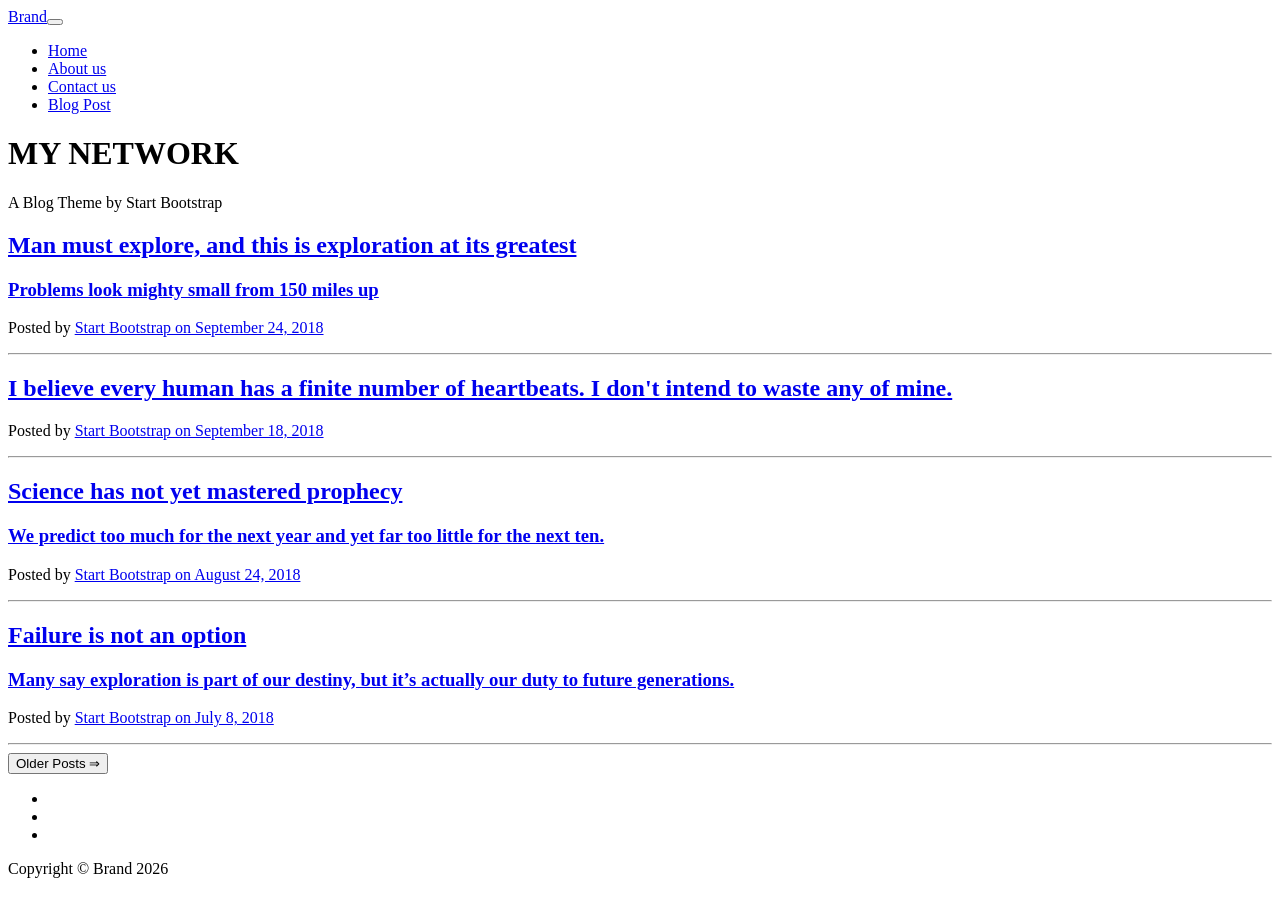
==== index.html @ c9eb159b "Add files via upload" ====
<!DOCTYPE html>
<html data-bs-theme="light" lang="en">

<head>
    <meta charset="utf-8">
    <meta name="viewport" content="width=device-width, initial-scale=1.0, shrink-to-fit=no">
    <title>Home - Brand</title>
    <link rel="stylesheet" href="assets/bootstrap/css/bootstrap.min.css">
    <link rel="stylesheet" href="https://fonts.googleapis.com/css?family=Open+Sans:300italic,400italic,600italic,700italic,800italic,400,300,600,700,800&amp;display=swap">
    <link rel="stylesheet" href="https://fonts.googleapis.com/css?family=Lora:400,700,400italic,700italic&amp;display=swap">
    <link rel="stylesheet" href="assets/fonts/font-awesome.min.css">
</head>

<body>
    <nav class="navbar navbar-expand-lg fixed-top" id="mainNav">
        <div class="container"><a class="navbar-brand" href="index.html">Brand</a><button class="navbar-toggler" data-bs-toggle="collapse" data-bs-target="#navbarResponsive" aria-controls="navbarResponsive" aria-expanded="false" aria-label="Toggle navigation"><i class="fa fa-bars"></i></button>
            <div class="collapse navbar-collapse" id="navbarResponsive">
                <ul class="navbar-nav ms-auto">
                    <li class="nav-item"><a class="nav-link" href="/index.html">Home</a></li>
                    <li class="nav-item"><a class="nav-link" href="/about.html">About us</a></li>
                    <li class="nav-item"><a class="nav-link" href="/contact.html">Contact us</a></li>
                    <li class="nav-item"><a class="nav-link" href="/post.html">Blog Post</a></li>
                </ul>
            </div>
        </div>
    </nav>
    <header class="masthead" style="background-image:url('assets/img/home-bg.jpg');">
        <div class="overlay"></div>
        <div class="container">
            <div class="row">
                <div class="col-md-10 col-lg-8 position-relative mx-auto">
                    <div class="site-heading">
                        <h1>MY NETWORK</h1><span class="subheading">A Blog Theme by Start Bootstrap</span>
                    </div>
                </div>
            </div>
        </div>
    </header>
    <div class="container">
        <div class="row">
            <div class="col-md-10 col-lg-8">
                <div class="post-preview"><a href="#">
                        <h2 class="post-title">Man must explore, and this is exploration at its greatest</h2>
                        <h3 class="post-subtitle">Problems look mighty small from 150 miles up</h3>
                    </a>
                    <p class="post-meta">Posted by&nbsp;<a href="#">Start Bootstrap on September 24, 2018</a></p>
                </div>
                <hr>
                <div class="post-preview"><a href="#">
                        <h2 class="post-title">I believe every human has a finite number of heartbeats. I don't intend to waste any of mine.</h2>
                    </a>
                    <p class="post-meta">Posted by&nbsp;<a href="#">Start Bootstrap on September 18, 2018</a></p>
                </div>
                <hr>
                <div class="post-preview"><a href="#">
                        <h2 class="post-title"> Science has not yet mastered prophecy</h2>
                        <h3 class="post-subtitle">We predict too much for the next year and yet far too little for the next ten.</h3>
                    </a>
                    <p class="post-meta">Posted by&nbsp;<a href="#">Start Bootstrap on August 24, 2018</a></p>
                </div>
                <hr>
                <div class="post-preview"><a href="#">
                        <h2 class="post-title">Failure is not an option</h2>
                        <h3 class="post-subtitle">Many say exploration is part of our destiny, but it’s actually our duty to future generations.</h3>
                    </a>
                    <p class="post-meta">Posted by&nbsp;<a href="#">Start Bootstrap on July 8, 2018</a></p>
                </div>
                <hr>
                <div class="clearfix"><button class="btn btn-primary float-end" type="button">Older Posts&nbsp;⇒</button></div>
            </div>
        </div>
    </div>
    <footer>
        <div class="container">
            <div class="row">
                <div class="col-md-10 col-lg-8 mx-auto">
                    <ul class="list-inline text-center">
                        <li class="list-inline-item"><span class="fa-stack fa-lg"><i class="fa fa-circle fa-stack-2x"></i><i class="fa fa-twitter fa-stack-1x fa-inverse"></i></span></li>
                        <li class="list-inline-item"><span class="fa-stack fa-lg"><i class="fa fa-circle fa-stack-2x"></i><i class="fa fa-facebook fa-stack-1x fa-inverse"></i></span></li>
                        <li class="list-inline-item"><span class="fa-stack fa-lg"><i class="fa fa-circle fa-stack-2x"></i><i class="fa fa-github fa-stack-1x fa-inverse"></i></span></li>
                    </ul>
                    <p class="text-muted copyright">Copyright&nbsp;©&nbsp;Brand 2026</p>
                </div>
            </div>
        </div>
    </footer>
    <script src="assets/bootstrap/js/bootstrap.min.js"></script>
    <script src="assets/js/clean-blog.js"></script>
</body>

</html>
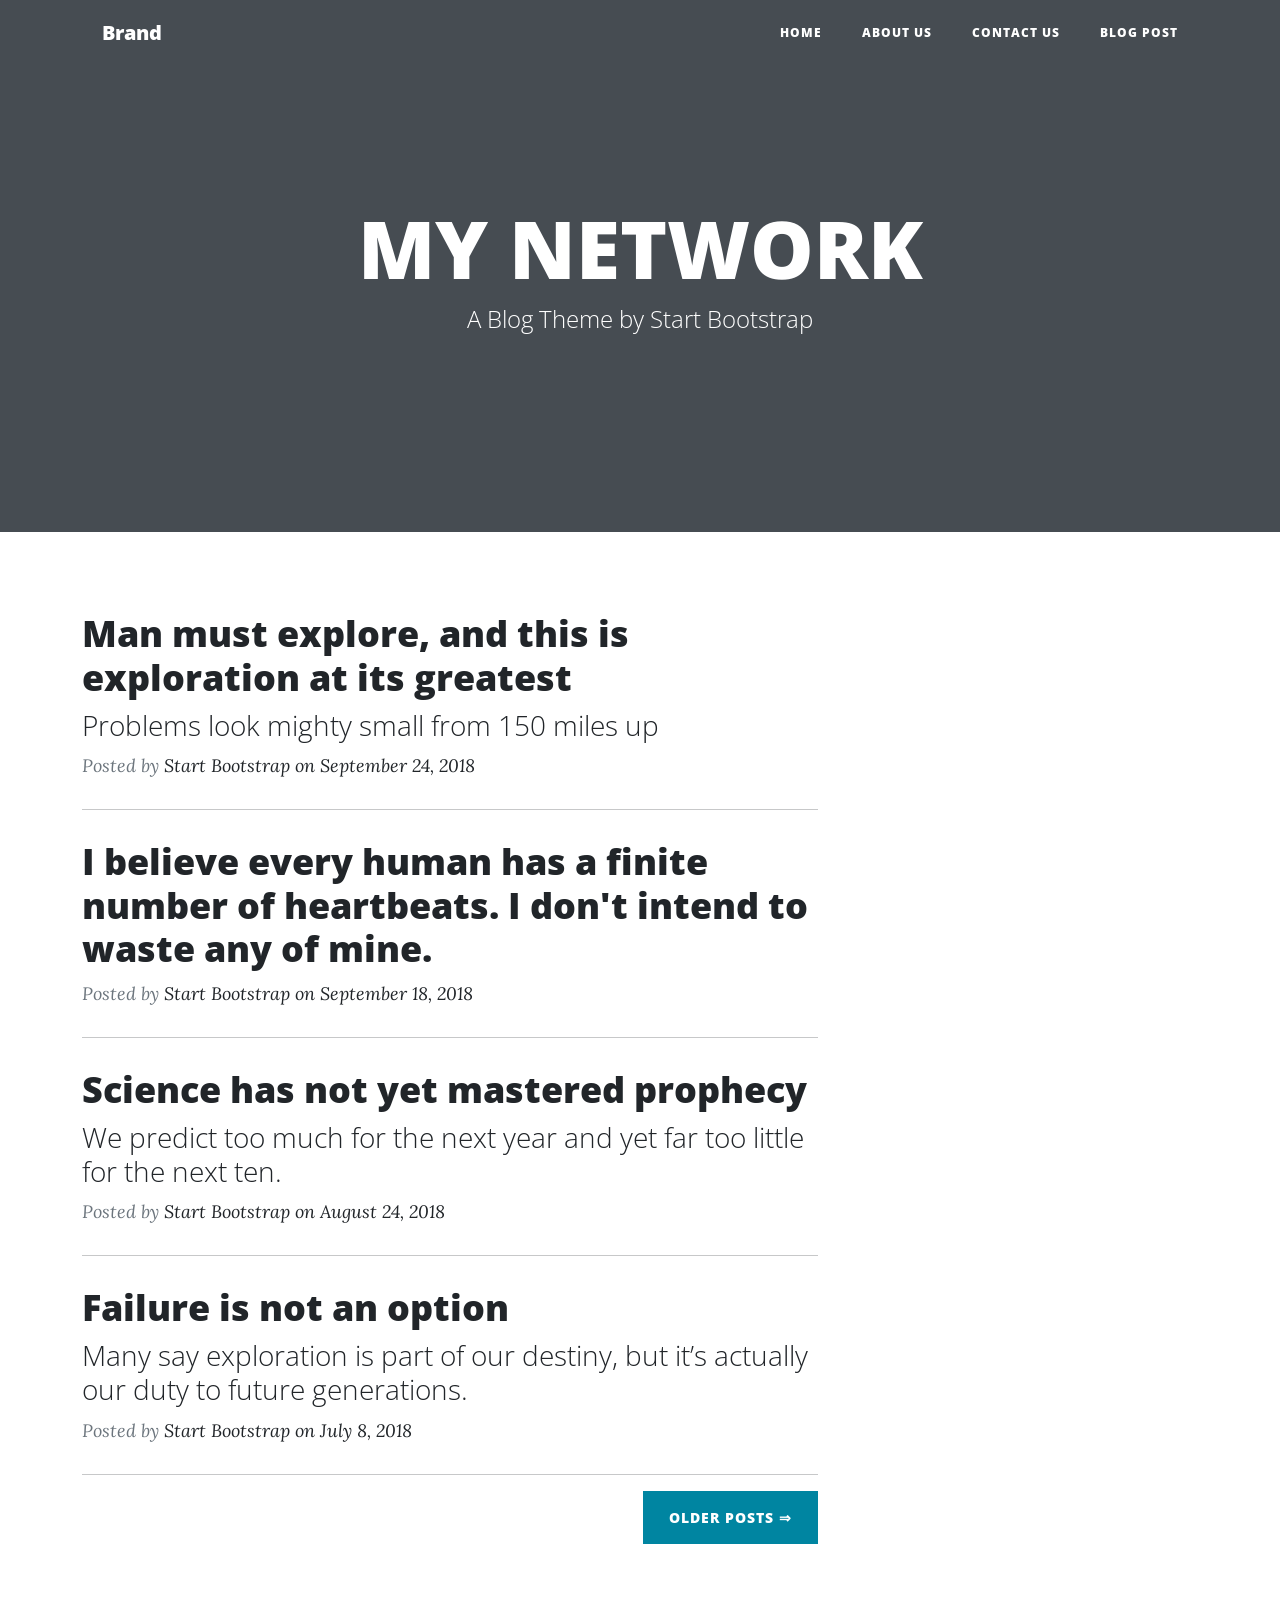
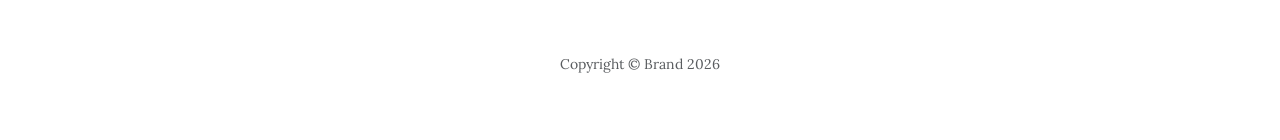
==== commit 911c745d: "Update index.html" ====
--- a/index.html
+++ b/index.html
@@ -9,6 +9,7 @@
     <link rel="stylesheet" href="https://fonts.googleapis.com/css?family=Open+Sans:300italic,400italic,600italic,700italic,800italic,400,300,600,700,800&amp;display=swap">
     <link rel="stylesheet" href="https://fonts.googleapis.com/css?family=Lora:400,700,400italic,700italic&amp;display=swap">
     <link rel="stylesheet" href="assets/fonts/font-awesome.min.css">
+    <link rel="icon" type="image/png" href="assets/img/favicon.png">
 </head>
 
 <body>
@@ -88,4 +89,4 @@
     <script src="assets/js/clean-blog.js"></script>
 </body>
 
-</html>+</html>
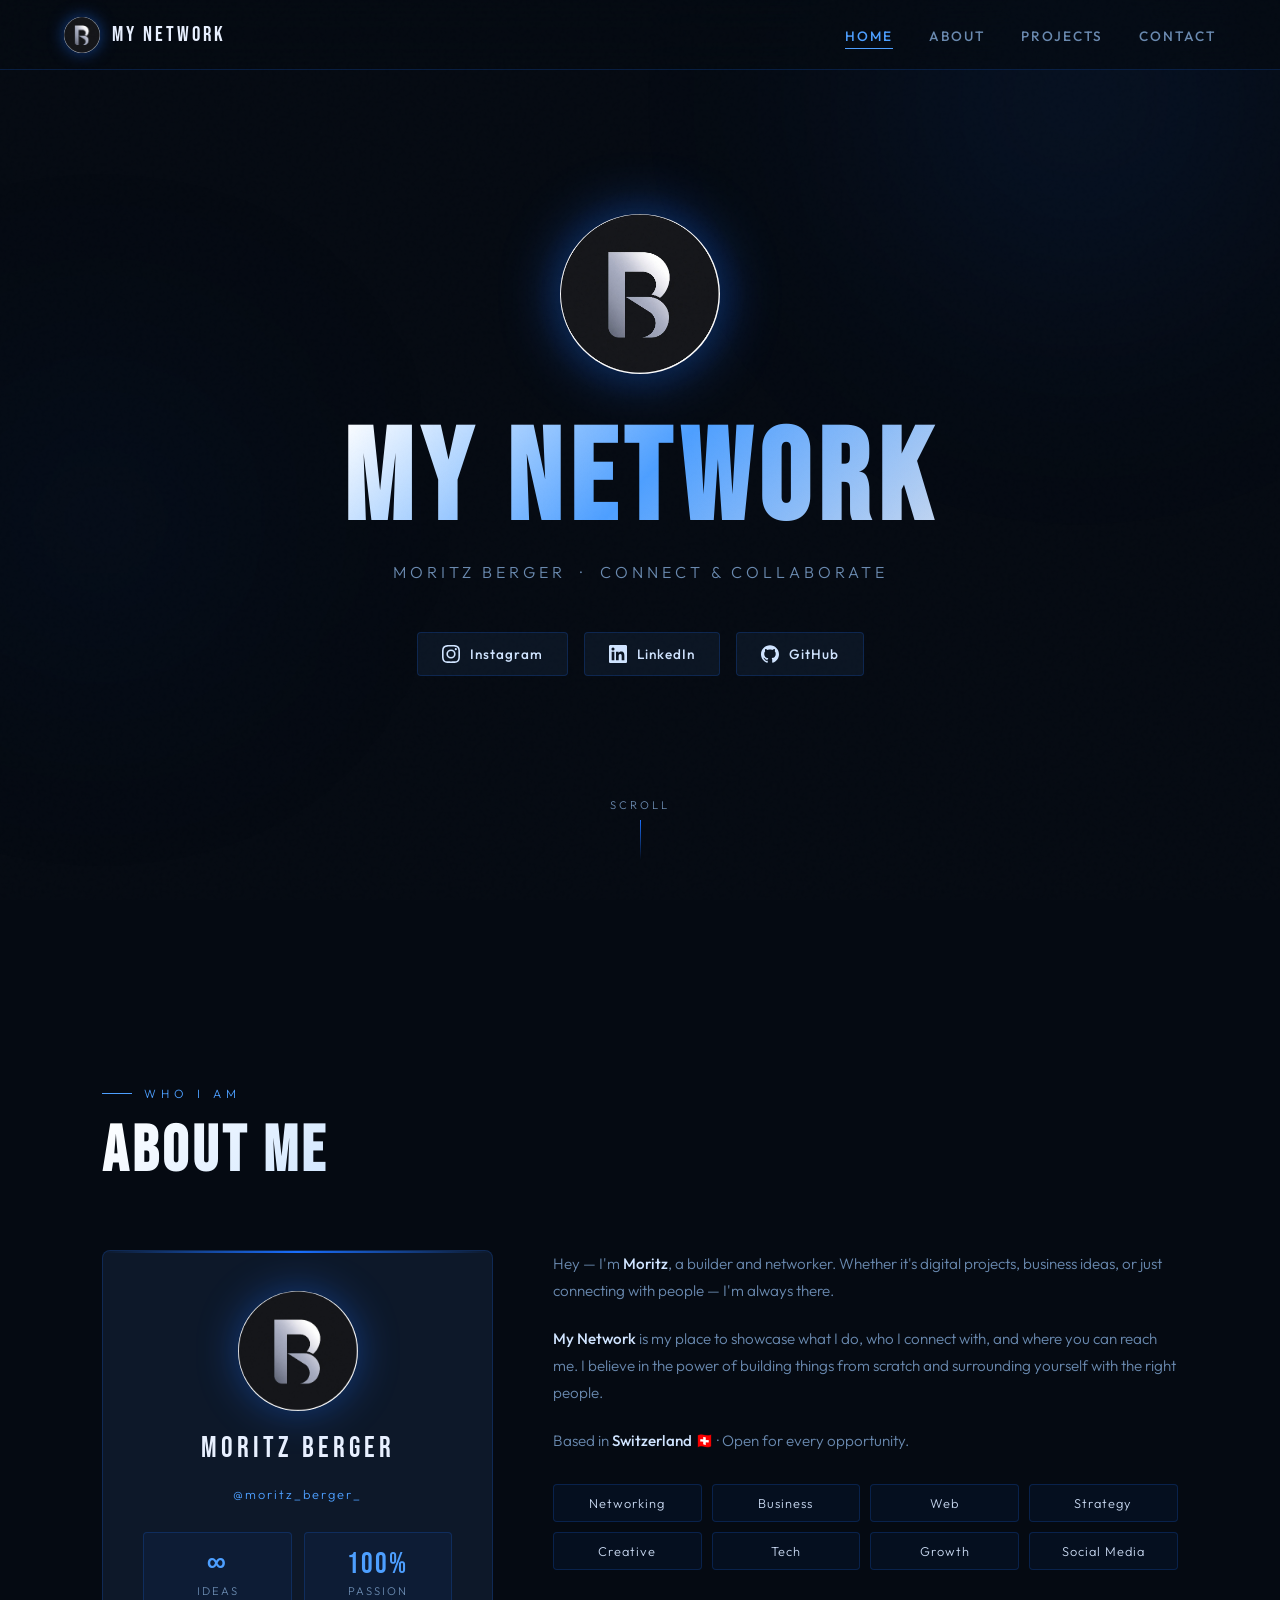
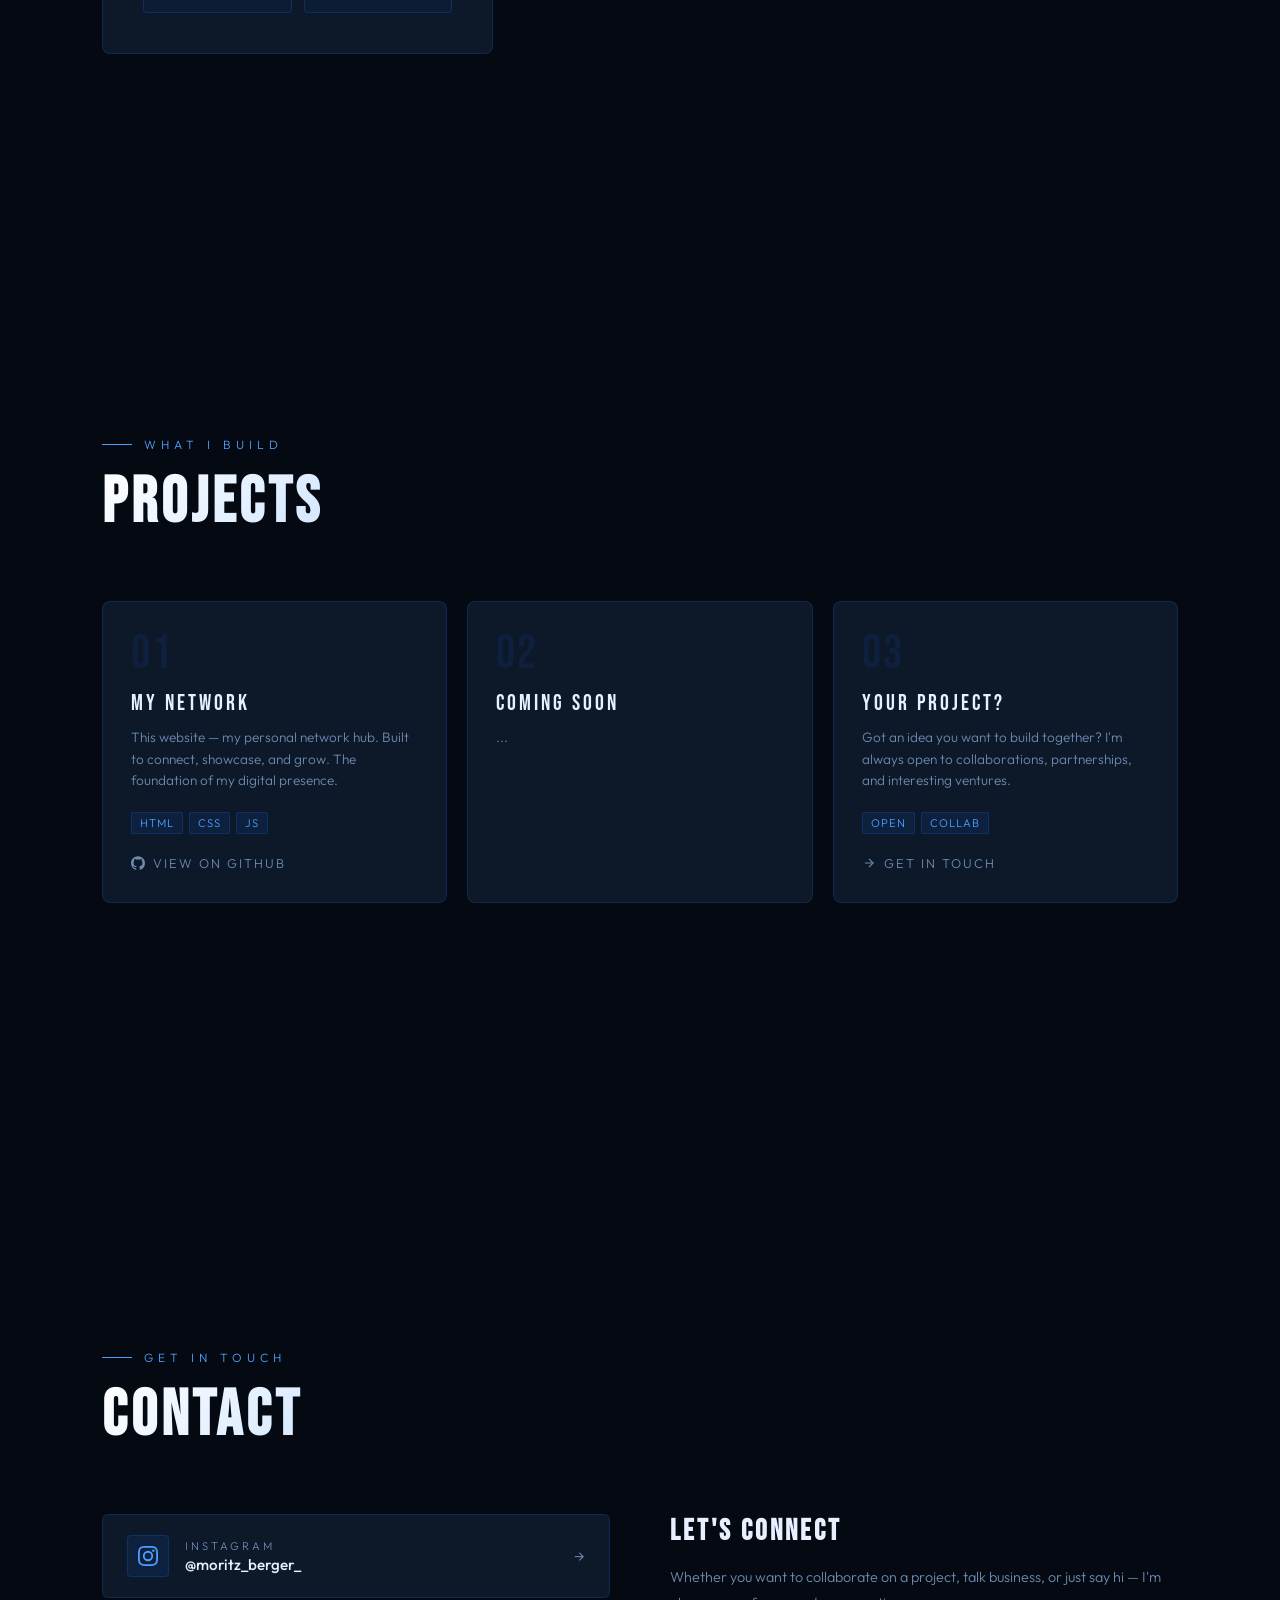
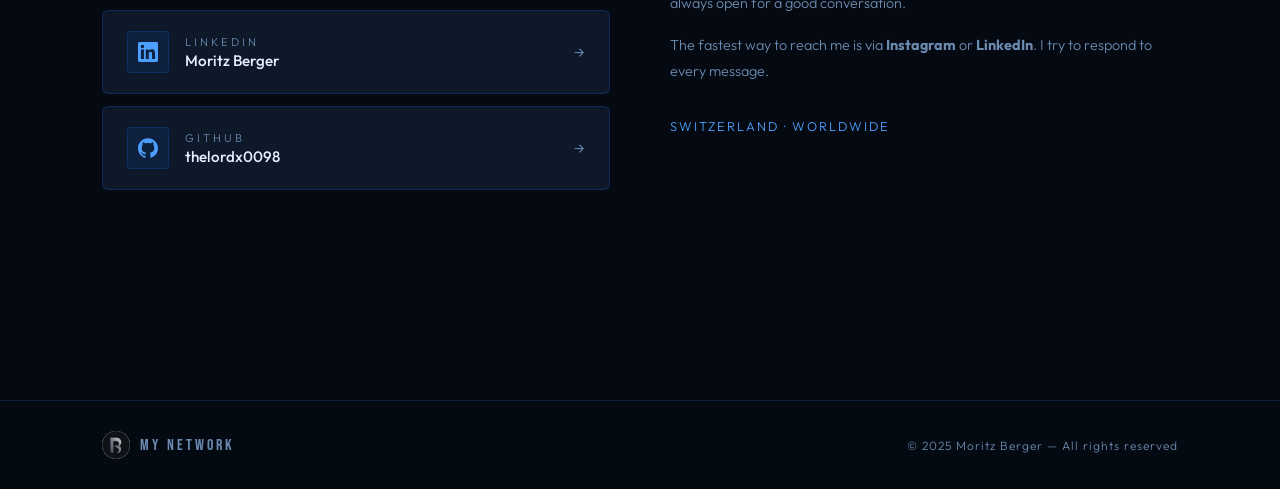
==== commit 18ef2dca: "Add files via upload" ====
--- a/index.html
+++ b/index.html
@@ -1,92 +1,243 @@
 <!DOCTYPE html>
-<html data-bs-theme="light" lang="en">
-
+<html lang="en">
 <head>
-    <meta charset="utf-8">
-    <meta name="viewport" content="width=device-width, initial-scale=1.0, shrink-to-fit=no">
-    <title>Home - Brand</title>
-    <link rel="stylesheet" href="assets/bootstrap/css/bootstrap.min.css">
-    <link rel="stylesheet" href="https://fonts.googleapis.com/css?family=Open+Sans:300italic,400italic,600italic,700italic,800italic,400,300,600,700,800&amp;display=swap">
-    <link rel="stylesheet" href="https://fonts.googleapis.com/css?family=Lora:400,700,400italic,700italic&amp;display=swap">
-    <link rel="stylesheet" href="assets/fonts/font-awesome.min.css">
-    <link rel="icon" type="image/png" href="assets/img/favicon.png">
+  <meta charset="UTF-8" />
+  <meta name="viewport" content="width=device-width, initial-scale=1.0" />
+  <title>My Network — Moritz Berger</title>
+  <meta name="description" content="Moritz Berger — My Network. Connect, collaborate, and explore." />
+  <link rel="stylesheet" href="css/style.css" />
+  <link rel="icon" type="image/png" href="images/logo.png" />
 </head>
-
 <body>
-    <nav class="navbar navbar-expand-lg fixed-top" id="mainNav">
-        <div class="container"><a class="navbar-brand" href="index.html">Brand</a><button class="navbar-toggler" data-bs-toggle="collapse" data-bs-target="#navbarResponsive" aria-controls="navbarResponsive" aria-expanded="false" aria-label="Toggle navigation"><i class="fa fa-bars"></i></button>
-            <div class="collapse navbar-collapse" id="navbarResponsive">
-                <ul class="navbar-nav ms-auto">
-                    <li class="nav-item"><a class="nav-link" href="/index.html">Home</a></li>
-                    <li class="nav-item"><a class="nav-link" href="/about.html">About us</a></li>
-                    <li class="nav-item"><a class="nav-link" href="/contact.html">Contact us</a></li>
-                    <li class="nav-item"><a class="nav-link" href="/post.html">Blog Post</a></li>
-                </ul>
-            </div>
-        </div>
-    </nav>
-    <header class="masthead" style="background-image:url('assets/img/home-bg.jpg');">
-        <div class="overlay"></div>
-        <div class="container">
-            <div class="row">
-                <div class="col-md-10 col-lg-8 position-relative mx-auto">
-                    <div class="site-heading">
-                        <h1>MY NETWORK</h1><span class="subheading">A Blog Theme by Start Bootstrap</span>
-                    </div>
-                </div>
-            </div>
-        </div>
-    </header>
-    <div class="container">
-        <div class="row">
-            <div class="col-md-10 col-lg-8">
-                <div class="post-preview"><a href="#">
-                        <h2 class="post-title">Man must explore, and this is exploration at its greatest</h2>
-                        <h3 class="post-subtitle">Problems look mighty small from 150 miles up</h3>
-                    </a>
-                    <p class="post-meta">Posted by&nbsp;<a href="#">Start Bootstrap on September 24, 2018</a></p>
-                </div>
-                <hr>
-                <div class="post-preview"><a href="#">
-                        <h2 class="post-title">I believe every human has a finite number of heartbeats. I don't intend to waste any of mine.</h2>
-                    </a>
-                    <p class="post-meta">Posted by&nbsp;<a href="#">Start Bootstrap on September 18, 2018</a></p>
-                </div>
-                <hr>
-                <div class="post-preview"><a href="#">
-                        <h2 class="post-title"> Science has not yet mastered prophecy</h2>
-                        <h3 class="post-subtitle">We predict too much for the next year and yet far too little for the next ten.</h3>
-                    </a>
-                    <p class="post-meta">Posted by&nbsp;<a href="#">Start Bootstrap on August 24, 2018</a></p>
-                </div>
-                <hr>
-                <div class="post-preview"><a href="#">
-                        <h2 class="post-title">Failure is not an option</h2>
-                        <h3 class="post-subtitle">Many say exploration is part of our destiny, but it’s actually our duty to future generations.</h3>
-                    </a>
-                    <p class="post-meta">Posted by&nbsp;<a href="#">Start Bootstrap on July 8, 2018</a></p>
-                </div>
-                <hr>
-                <div class="clearfix"><button class="btn btn-primary float-end" type="button">Older Posts&nbsp;⇒</button></div>
-            </div>
-        </div>
-    </div>
-    <footer>
-        <div class="container">
-            <div class="row">
-                <div class="col-md-10 col-lg-8 mx-auto">
-                    <ul class="list-inline text-center">
-                        <li class="list-inline-item"><span class="fa-stack fa-lg"><i class="fa fa-circle fa-stack-2x"></i><i class="fa fa-twitter fa-stack-1x fa-inverse"></i></span></li>
-                        <li class="list-inline-item"><span class="fa-stack fa-lg"><i class="fa fa-circle fa-stack-2x"></i><i class="fa fa-facebook fa-stack-1x fa-inverse"></i></span></li>
-                        <li class="list-inline-item"><span class="fa-stack fa-lg"><i class="fa fa-circle fa-stack-2x"></i><i class="fa fa-github fa-stack-1x fa-inverse"></i></span></li>
-                    </ul>
-                    <p class="text-muted copyright">Copyright&nbsp;©&nbsp;Brand 2026</p>
-                </div>
-            </div>
-        </div>
-    </footer>
-    <script src="assets/bootstrap/js/bootstrap.min.js"></script>
-    <script src="assets/js/clean-blog.js"></script>
+
+<!-- AMBIENT GLOWS -->
+<div class="bg-glow bg-glow-1"></div>
+<div class="bg-glow bg-glow-2"></div>
+
+<!-- NAV -->
+<nav>
+  <a class="nav-logo" href="#home">
+    <img src="images/logo.png" alt="Logo" />
+    <span>MY NETWORK</span>
+  </a>
+  <ul class="nav-links">
+    <li><a href="#home" class="active">Home</a></li>
+    <li><a href="#about">About</a></li>
+    <li><a href="#projects">Projects</a></li>
+    <li><a href="#contact">Contact</a></li>
+  </ul>
+  <div class="nav-burger" aria-label="Menu">
+    <span></span><span></span><span></span>
+  </div>
+</nav>
+
+<!-- ===== HOME ===== -->
+<section class="page-section" id="home">
+  <div class="home-logo-wrap">
+    <img src="images/logo.png" alt="My Network Logo" class="home-logo" />
+  </div>
+
+  <h1 class="home-title">MY NETWORK</h1>
+  <p class="home-sub">Moritz Berger &nbsp;·&nbsp; Connect &amp; Collaborate</p>
+
+  <div class="home-socials">
+    <a href="https://www.instagram.com/moritz_berger_" target="_blank" rel="noopener" class="social-btn">
+      <!-- Instagram -->
+      <svg viewBox="0 0 24 24" xmlns="http://www.w3.org/2000/svg"><path d="M12 2.163c3.204 0 3.584.012 4.85.07 3.252.148 4.771 1.691 4.919 4.919.058 1.265.069 1.645.069 4.849 0 3.205-.012 3.584-.069 4.849-.149 3.225-1.664 4.771-4.919 4.919-1.266.058-1.644.07-4.85.07-3.204 0-3.584-.012-4.849-.07-3.26-.149-4.771-1.699-4.919-4.92-.058-1.265-.07-1.644-.07-4.849 0-3.204.013-3.583.07-4.849.149-3.227 1.664-4.771 4.919-4.919 1.266-.057 1.645-.069 4.849-.069zM12 0C8.741 0 8.333.014 7.053.072 2.695.272.273 2.69.073 7.052.014 8.333 0 8.741 0 12c0 3.259.014 3.668.072 4.948.2 4.358 2.618 6.78 6.98 6.98C8.333 23.986 8.741 24 12 24c3.259 0 3.668-.014 4.948-.072 4.354-.2 6.782-2.618 6.979-6.98.059-1.28.073-1.689.073-4.948 0-3.259-.014-3.667-.072-4.947-.196-4.354-2.617-6.78-6.979-6.98C15.668.014 15.259 0 12 0zm0 5.838a6.162 6.162 0 100 12.324 6.162 6.162 0 000-12.324zM12 16a4 4 0 110-8 4 4 0 010 8zm6.406-11.845a1.44 1.44 0 100 2.881 1.44 1.44 0 000-2.881z"/></svg>
+      Instagram
+    </a>
+    <a href="https://www.linkedin.com/in/moritz-undefined-700ab6412" target="_blank" rel="noopener" class="social-btn">
+      <!-- LinkedIn -->
+      <svg viewBox="0 0 24 24" xmlns="http://www.w3.org/2000/svg"><path d="M20.447 20.452h-3.554v-5.569c0-1.328-.027-3.037-1.852-3.037-1.853 0-2.136 1.445-2.136 2.939v5.667H9.351V9h3.414v1.561h.046c.477-.9 1.637-1.85 3.37-1.85 3.601 0 4.267 2.37 4.267 5.455v6.286zM5.337 7.433a2.062 2.062 0 01-2.063-2.065 2.064 2.064 0 112.063 2.065zm1.782 13.019H3.555V9h3.564v11.452zM22.225 0H1.771C.792 0 0 .774 0 1.729v20.542C0 23.227.792 24 1.771 24h20.451C23.2 24 24 23.227 24 22.271V1.729C24 .774 23.2 0 22.222 0h.003z"/></svg>
+      LinkedIn
+    </a>
+    <a href="https://github.com/thelordx0098" target="_blank" rel="noopener" class="social-btn">
+      <!-- GitHub -->
+      <svg viewBox="0 0 24 24" xmlns="http://www.w3.org/2000/svg"><path d="M12 .297c-6.63 0-12 5.373-12 12 0 5.303 3.438 9.8 8.205 11.385.6.113.82-.258.82-.577 0-.285-.01-1.04-.015-2.04-3.338.724-4.042-1.61-4.042-1.61C4.422 18.07 3.633 17.7 3.633 17.7c-1.087-.744.084-.729.084-.729 1.205.084 1.838 1.236 1.838 1.236 1.07 1.835 2.809 1.305 3.495.998.108-.776.417-1.305.76-1.605-2.665-.3-5.466-1.332-5.466-5.93 0-1.31.465-2.38 1.235-3.22-.135-.303-.54-1.523.105-3.176 0 0 1.005-.322 3.3 1.23.96-.267 1.98-.399 3-.405 1.02.006 2.04.138 3 .405 2.28-1.552 3.285-1.23 3.285-1.23.645 1.653.24 2.873.12 3.176.765.84 1.23 1.91 1.23 3.22 0 4.61-2.805 5.625-5.475 5.92.42.36.81 1.096.81 2.22 0 1.606-.015 2.896-.015 3.286 0 .315.21.69.825.57C20.565 22.092 24 17.592 24 12.297c0-6.627-5.373-12-12-12"/></svg>
+      GitHub
+    </a>
+  </div>
+
+  <div class="scroll-hint">Scroll</div>
+</section>
+
+<!-- ===== ABOUT ===== -->
+<section class="page-section" id="about">
+  <div class="section-header reveal">
+    <div class="section-label">Who I Am</div>
+    <h2 class="section-title">ABOUT ME</h2>
+  </div>
+
+  <div class="about-grid">
+    <div class="about-visual reveal">
+      <div class="about-logo-card">
+        <img src="images/logo.png" alt="Moritz Berger" />
+        <div class="about-name">MORITZ BERGER</div>
+        <div class="about-handle">@moritz_berger_</div>
+        <div class="about-stats">
+          <div class="stat-box">
+            <div class="stat-num">∞</div>
+            <div class="stat-label">Ideas</div>
+          </div>
+          <div class="stat-box">
+            <div class="stat-num">100%</div>
+            <div class="stat-label">Passion</div>
+          </div>
+        </div>
+      </div>
+    </div>
+
+    <div class="about-content">
+      <p class="reveal reveal-delay-1">
+        Hey — I'm <strong>Moritz</strong>, a builder and networker.
+        Whether it's digital projects, business ideas, or just connecting with people —
+        I'm always there.
+      </p>
+      <p class="reveal reveal-delay-2">
+        <strong>My Network</strong> is my place to showcase what I do,
+        who I connect with, and where you can reach me. I believe in the power of
+        building things from scratch and surrounding yourself with the right people.
+      </p>
+      <p class="reveal reveal-delay-3">
+        Based in <strong>Switzerland 🇨🇭</strong> · Open for every opportunity.
+      </p>
+
+      <div class="skills-grid reveal reveal-delay-4">
+        <div class="skill-tag">Networking</div>
+        <div class="skill-tag">Business</div>
+        <div class="skill-tag">Web</div>
+        <div class="skill-tag">Strategy</div>
+        <div class="skill-tag">Creative</div>
+        <div class="skill-tag">Tech</div>
+        <div class="skill-tag">Growth</div>
+        <div class="skill-tag">Social Media</div>
+      </div>
+    </div>
+  </div>
+</section>
+
+<!-- ===== PROJECTS ===== -->
+<section class="page-section" id="projects">
+  <div class="section-header reveal">
+    <div class="section-label">What I Build</div>
+    <h2 class="section-title">PROJECTS</h2>
+  </div>
+
+  <div class="projects-grid">
+    <div class="project-card reveal reveal-delay-1">
+      <div class="project-num">01</div>
+      <div class="project-title">MY NETWORK</div>
+      <p class="project-desc">
+        This website — my personal network hub. Built to connect, showcase, and grow.
+        The foundation of my digital presence.
+      </p>
+      <div class="project-tags">
+        <span class="project-tag">HTML</span>
+        <span class="project-tag">CSS</span>
+        <span class="project-tag">JS</span>
+      </div>
+      <a href="https://github.com/thelordx0098" target="_blank" rel="noopener" class="project-link">
+        <svg viewBox="0 0 24 24" fill="currentColor"><path d="M12 .297c-6.63 0-12 5.373-12 12 0 5.303 3.438 9.8 8.205 11.385.6.113.82-.258.82-.577 0-.285-.01-1.04-.015-2.04-3.338.724-4.042-1.61-4.042-1.61C4.422 18.07 3.633 17.7 3.633 17.7c-1.087-.744.084-.729.084-.729 1.205.084 1.838 1.236 1.838 1.236 1.07 1.835 2.809 1.305 3.495.998.108-.776.417-1.305.76-1.605-2.665-.3-5.466-1.332-5.466-5.93 0-1.31.465-2.38 1.235-3.22-.135-.303-.54-1.523.105-3.176 0 0 1.005-.322 3.3 1.23.96-.267 1.98-.399 3-.405 1.02.006 2.04.138 3 .405 2.28-1.552 3.285-1.23 3.285-1.23.645 1.653.24 2.873.12 3.176.765.84 1.23 1.91 1.23 3.22 0 4.61-2.805 5.625-5.475 5.92.42.36.81 1.096.81 2.22 0 1.606-.015 2.896-.015 3.286 0 .315.21.69.825.57C20.565 22.092 24 17.592 24 12.297c0-6.627-5.373-12-12-12"/></svg>
+        View on GitHub
+      </a>
+    </div>
+
+    <div class="project-card reveal reveal-delay-2">
+      <div class="project-num">02</div>
+      <div class="project-title">COMING SOON</div>
+      <p class="project-desc">
+        ...
+      </p>
+    </div>
+
+    <div class="project-card reveal reveal-delay-3">
+      <div class="project-num">03</div>
+      <div class="project-title">YOUR PROJECT?</div>
+      <p class="project-desc">
+        Got an idea you want to build together? I'm always open to collaborations,
+        partnerships, and interesting ventures.
+      </p>
+      <div class="project-tags">
+        <span class="project-tag">Open</span>
+        <span class="project-tag">Collab</span>
+      </div>
+      <a href="#contact" class="project-link">
+        <svg viewBox="0 0 24 24" fill="none" stroke="currentColor" stroke-width="2"><line x1="5" y1="12" x2="19" y2="12"/><polyline points="12,5 19,12 12,19"/></svg>
+        Get in Touch
+      </a>
+    </div>
+  </div>
+</section>
+
+<!-- ===== CONTACT ===== -->
+<section class="page-section" id="contact">
+  <div class="section-header reveal">
+    <div class="section-label">Get In Touch</div>
+    <h2 class="section-title">CONTACT</h2>
+  </div>
+
+  <div class="contact-grid">
+    <div class="contact-links">
+      <a href="https://www.instagram.com/moritz_berger_" target="_blank" rel="noopener" class="contact-item reveal reveal-delay-1">
+        <div class="contact-icon">
+          <svg viewBox="0 0 24 24"><path d="M12 2.163c3.204 0 3.584.012 4.85.07 3.252.148 4.771 1.691 4.919 4.919.058 1.265.069 1.645.069 4.849 0 3.205-.012 3.584-.069 4.849-.149 3.225-1.664 4.771-4.919 4.919-1.266.058-1.644.07-4.85.07-3.204 0-3.584-.012-4.849-.07-3.26-.149-4.771-1.699-4.919-4.92-.058-1.265-.07-1.644-.07-4.849 0-3.204.013-3.583.07-4.849.149-3.227 1.664-4.771 4.919-4.919 1.266-.057 1.645-.069 4.849-.069zM12 0C8.741 0 8.333.014 7.053.072 2.695.272.273 2.69.073 7.052.014 8.333 0 8.741 0 12c0 3.259.014 3.668.072 4.948.2 4.358 2.618 6.78 6.98 6.98C8.333 23.986 8.741 24 12 24c3.259 0 3.668-.014 4.948-.072 4.354-.2 6.782-2.618 6.979-6.98.059-1.28.073-1.689.073-4.948 0-3.259-.014-3.667-.072-4.947-.196-4.354-2.617-6.78-6.979-6.98C15.668.014 15.259 0 12 0zm0 5.838a6.162 6.162 0 100 12.324 6.162 6.162 0 000-12.324zM12 16a4 4 0 110-8 4 4 0 010 8zm6.406-11.845a1.44 1.44 0 100 2.881 1.44 1.44 0 000-2.881z"/></svg>
+        </div>
+        <div class="contact-info">
+          <div class="contact-platform">Instagram</div>
+          <div class="contact-handle">@moritz_berger_</div>
+        </div>
+        <div class="contact-arrow">→</div>
+      </a>
+
+      <a href="https://www.linkedin.com/in/moritz-undefined-700ab6412" target="_blank" rel="noopener" class="contact-item reveal reveal-delay-2">
+        <div class="contact-icon">
+          <svg viewBox="0 0 24 24"><path d="M20.447 20.452h-3.554v-5.569c0-1.328-.027-3.037-1.852-3.037-1.853 0-2.136 1.445-2.136 2.939v5.667H9.351V9h3.414v1.561h.046c.477-.9 1.637-1.85 3.37-1.85 3.601 0 4.267 2.37 4.267 5.455v6.286zM5.337 7.433a2.062 2.062 0 01-2.063-2.065 2.064 2.064 0 112.063 2.065zm1.782 13.019H3.555V9h3.564v11.452zM22.225 0H1.771C.792 0 0 .774 0 1.729v20.542C0 23.227.792 24 1.771 24h20.451C23.2 24 24 23.227 24 22.271V1.729C24 .774 23.2 0 22.222 0h.003z"/></svg>
+        </div>
+        <div class="contact-info">
+          <div class="contact-platform">LinkedIn</div>
+          <div class="contact-handle">Moritz Berger</div>
+        </div>
+        <div class="contact-arrow">→</div>
+      </a>
+
+      <a href="https://github.com/thelordx0098" target="_blank" rel="noopener" class="contact-item reveal reveal-delay-3">
+        <div class="contact-icon">
+          <svg viewBox="0 0 24 24"><path d="M12 .297c-6.63 0-12 5.373-12 12 0 5.303 3.438 9.8 8.205 11.385.6.113.82-.258.82-.577 0-.285-.01-1.04-.015-2.04-3.338.724-4.042-1.61-4.042-1.61C4.422 18.07 3.633 17.7 3.633 17.7c-1.087-.744.084-.729.084-.729 1.205.084 1.838 1.236 1.838 1.236 1.07 1.835 2.809 1.305 3.495.998.108-.776.417-1.305.76-1.605-2.665-.3-5.466-1.332-5.466-5.93 0-1.31.465-2.38 1.235-3.22-.135-.303-.54-1.523.105-3.176 0 0 1.005-.322 3.3 1.23.96-.267 1.98-.399 3-.405 1.02.006 2.04.138 3 .405 2.28-1.552 3.285-1.23 3.285-1.23.645 1.653.24 2.873.12 3.176.765.84 1.23 1.91 1.23 3.22 0 4.61-2.805 5.625-5.475 5.92.42.36.81 1.096.81 2.22 0 1.606-.015 2.896-.015 3.286 0 .315.21.69.825.57C20.565 22.092 24 17.592 24 12.297c0-6.627-5.373-12-12-12"/></svg>
+        </div>
+        <div class="contact-info">
+          <div class="contact-platform">GitHub</div>
+          <div class="contact-handle">thelordx0098</div>
+        </div>
+        <div class="contact-arrow">→</div>
+      </a>
+    </div>
+
+    <div class="contact-text reveal reveal-delay-1">
+      <h3>LET'S CONNECT</h3>
+      <p>
+        Whether you want to collaborate on a project, talk business, or just say hi —
+        I'm always open for a good conversation.
+      </p>
+      <p>
+        The fastest way to reach me is via <strong>Instagram</strong> or <strong>LinkedIn</strong>.
+        I try to respond to every message.
+      </p>
+      <p style="color: var(--blue-bright); font-size: 0.8rem; letter-spacing: 2px; text-transform: uppercase; margin-top: 30px;">
+        Switzerland · Worldwide
+      </p>
+    </div>
+  </div>
+</section>
+
+<!-- FOOTER -->
+<footer>
+  <div class="footer-logo">
+    <img src="images/logo.png" alt="Logo" />
+    <span>MY NETWORK</span>
+  </div>
+  <div class="footer-copy">© 2025 Moritz Berger — All rights reserved</div>
+</footer>
+
+<script src="js/main.js"></script>
 </body>
-
 </html>
--- a/css/style.css
+++ b/css/style.css
@@ -0,0 +1,702 @@
+@import url('https://fonts.googleapis.com/css2?family=Bebas+Neue&family=Outfit:wght@300;400;500;600;700&display=swap');
+
+:root {
+  --bg-deep: #050a12;
+  --bg-dark: #080f1a;
+  --bg-card: #0d1829;
+  --blue-core: #1a6fff;
+  --blue-bright: #4d9fff;
+  --blue-glow: #0a3a8a;
+  --blue-soft: #1e4080;
+  --silver: #c8d8f0;
+  --silver-light: #e8f0ff;
+  --text-main: #d0e4ff;
+  --text-muted: #6a8ab0;
+  --border: rgba(26, 111, 255, 0.2);
+  --glow: 0 0 40px rgba(26, 111, 255, 0.3);
+  --glow-strong: 0 0 80px rgba(26, 111, 255, 0.5);
+}
+
+* { margin: 0; padding: 0; box-sizing: border-box; }
+
+html { scroll-behavior: smooth; }
+
+body {
+  background: var(--bg-deep);
+  color: var(--text-main);
+  font-family: 'Outfit', sans-serif;
+  font-weight: 300;
+  overflow-x: hidden;
+  cursor: default;
+}
+
+/* NOISE OVERLAY */
+body::before {
+  content: '';
+  position: fixed;
+  inset: 0;
+  background-image: url("data:image/svg+xml,%3Csvg viewBox='0 0 256 256' xmlns='http://www.w3.org/2000/svg'%3E%3Cfilter id='noise'%3E%3CfeTurbulence type='fractalNoise' baseFrequency='0.9' numOctaves='4' stitchTiles='stitch'/%3E%3C/filter%3E%3Crect width='100%25' height='100%25' filter='url(%23noise)' opacity='0.04'/%3E%3C/svg%3E");
+  pointer-events: none;
+  z-index: 9999;
+  opacity: 0.4;
+}
+
+/* AMBIENT BACKGROUND GLOW */
+.bg-glow {
+  position: fixed;
+  border-radius: 50%;
+  filter: blur(120px);
+  pointer-events: none;
+  z-index: 0;
+}
+.bg-glow-1 {
+  width: 600px; height: 600px;
+  background: radial-gradient(circle, rgba(26,111,255,0.12) 0%, transparent 70%);
+  top: -200px; right: -100px;
+  animation: floatGlow1 12s ease-in-out infinite;
+}
+.bg-glow-2 {
+  width: 400px; height: 400px;
+  background: radial-gradient(circle, rgba(10,58,138,0.15) 0%, transparent 70%);
+  bottom: 20%; left: -100px;
+  animation: floatGlow2 15s ease-in-out infinite;
+}
+@keyframes floatGlow1 {
+  0%,100% { transform: translateY(0) scale(1); }
+  50% { transform: translateY(40px) scale(1.1); }
+}
+@keyframes floatGlow2 {
+  0%,100% { transform: translateY(0) scale(1); }
+  50% { transform: translateY(-30px) scale(0.95); }
+}
+
+/* NAV */
+nav {
+  position: fixed;
+  top: 0; left: 0; right: 0;
+  z-index: 1000;
+  padding: 0 5%;
+  height: 70px;
+  display: flex;
+  align-items: center;
+  justify-content: space-between;
+  background: rgba(5,10,18,0.7);
+  backdrop-filter: blur(20px);
+  -webkit-backdrop-filter: blur(20px);
+  border-bottom: 1px solid var(--border);
+}
+
+.nav-logo {
+  display: flex;
+  align-items: center;
+  gap: 12px;
+  text-decoration: none;
+}
+.nav-logo img {
+  width: 36px;
+  height: 36px;
+  border-radius: 50%;
+  filter: drop-shadow(0 0 8px rgba(26,111,255,0.5));
+}
+.nav-logo span {
+  font-family: 'Bebas Neue', sans-serif;
+  font-size: 1.3rem;
+  letter-spacing: 3px;
+  color: var(--silver-light);
+}
+
+.nav-links {
+  display: flex;
+  gap: 36px;
+  list-style: none;
+}
+.nav-links a {
+  text-decoration: none;
+  color: var(--text-muted);
+  font-size: 0.85rem;
+  font-weight: 500;
+  letter-spacing: 2px;
+  text-transform: uppercase;
+  transition: color 0.3s;
+  position: relative;
+}
+.nav-links a::after {
+  content: '';
+  position: absolute;
+  bottom: -4px; left: 0;
+  width: 0; height: 1px;
+  background: var(--blue-bright);
+  transition: width 0.3s;
+}
+.nav-links a:hover, .nav-links a.active {
+  color: var(--blue-bright);
+}
+.nav-links a:hover::after, .nav-links a.active::after {
+  width: 100%;
+}
+
+.nav-burger {
+  display: none;
+  flex-direction: column;
+  gap: 5px;
+  cursor: pointer;
+  padding: 4px;
+}
+.nav-burger span {
+  width: 24px; height: 2px;
+  background: var(--silver);
+  transition: 0.3s;
+}
+
+/* SECTIONS */
+.page-section {
+  min-height: 100vh;
+  position: relative;
+  z-index: 1;
+  padding: 120px 8% 80px;
+}
+
+/* ===== HOME ===== */
+#home {
+  display: flex;
+  flex-direction: column;
+  align-items: center;
+  justify-content: center;
+  text-align: center;
+  padding-top: 70px;
+  min-height: 100vh;
+}
+
+.home-logo-wrap {
+  position: relative;
+  margin-bottom: 40px;
+  animation: logoEntrance 1.2s cubic-bezier(0.16,1,0.3,1) both;
+}
+@keyframes logoEntrance {
+  from { opacity: 0; transform: scale(0.6) translateY(20px); }
+  to { opacity: 1; transform: scale(1) translateY(0); }
+}
+.home-logo-wrap::before {
+  content: '';
+  position: absolute;
+  inset: -30px;
+  border-radius: 50%;
+  background: radial-gradient(circle, rgba(26,111,255,0.2) 0%, transparent 70%);
+  animation: pulse 3s ease-in-out infinite;
+}
+@keyframes pulse {
+  0%,100% { transform: scale(1); opacity: 0.7; }
+  50% { transform: scale(1.15); opacity: 1; }
+}
+.home-logo {
+  width: 160px;
+  height: 160px;
+  border-radius: 50%;
+  position: relative;
+  z-index: 1;
+  filter: drop-shadow(0 0 30px rgba(26,111,255,0.4));
+}
+
+.home-title {
+  font-family: 'Bebas Neue', sans-serif;
+  font-size: clamp(3.5rem, 10vw, 8rem);
+  letter-spacing: 8px;
+  line-height: 1;
+  background: linear-gradient(135deg, #ffffff 0%, var(--blue-bright) 50%, var(--silver) 100%);
+  -webkit-background-clip: text;
+  -webkit-text-fill-color: transparent;
+  background-clip: text;
+  animation: titleEntrance 1.2s 0.3s cubic-bezier(0.16,1,0.3,1) both;
+  margin-bottom: 16px;
+}
+@keyframes titleEntrance {
+  from { opacity: 0; transform: translateY(30px); }
+  to { opacity: 1; transform: translateY(0); }
+}
+
+.home-sub {
+  font-size: 1rem;
+  color: var(--text-muted);
+  letter-spacing: 4px;
+  text-transform: uppercase;
+  animation: titleEntrance 1.2s 0.5s both;
+  margin-bottom: 50px;
+}
+
+.home-socials {
+  display: flex;
+  gap: 16px;
+  flex-wrap: wrap;
+  justify-content: center;
+  animation: titleEntrance 1.2s 0.7s both;
+}
+.social-btn {
+  display: flex;
+  align-items: center;
+  gap: 10px;
+  padding: 12px 24px;
+  border: 1px solid var(--border);
+  border-radius: 4px;
+  background: rgba(13,24,41,0.8);
+  color: var(--text-main);
+  text-decoration: none;
+  font-size: 0.85rem;
+  font-weight: 500;
+  letter-spacing: 1px;
+  transition: all 0.3s;
+  position: relative;
+  overflow: hidden;
+}
+.social-btn::before {
+  content: '';
+  position: absolute;
+  inset: 0;
+  background: linear-gradient(135deg, rgba(26,111,255,0.1), transparent);
+  opacity: 0;
+  transition: opacity 0.3s;
+}
+.social-btn:hover {
+  border-color: var(--blue-core);
+  color: var(--blue-bright);
+  box-shadow: var(--glow);
+  transform: translateY(-2px);
+}
+.social-btn:hover::before { opacity: 1; }
+.social-btn svg { width: 18px; height: 18px; fill: currentColor; }
+
+.scroll-hint {
+  position: absolute;
+  bottom: 40px;
+  left: 50%;
+  transform: translateX(-50%);
+  display: flex;
+  flex-direction: column;
+  align-items: center;
+  gap: 8px;
+  color: var(--text-muted);
+  font-size: 0.7rem;
+  letter-spacing: 3px;
+  text-transform: uppercase;
+  animation: fadeIn 2s 1.5s both;
+}
+.scroll-hint::after {
+  content: '';
+  width: 1px;
+  height: 40px;
+  background: linear-gradient(to bottom, var(--blue-core), transparent);
+  animation: scrollLine 2s ease-in-out infinite;
+}
+@keyframes scrollLine {
+  0% { transform: scaleY(0); transform-origin: top; }
+  50% { transform: scaleY(1); transform-origin: top; }
+  51% { transform: scaleY(1); transform-origin: bottom; }
+  100% { transform: scaleY(0); transform-origin: bottom; }
+}
+@keyframes fadeIn {
+  from { opacity: 0; }
+  to { opacity: 1; }
+}
+
+/* ===== SECTION HEADERS ===== */
+.section-header {
+  margin-bottom: 60px;
+}
+.section-label {
+  font-size: 0.75rem;
+  letter-spacing: 5px;
+  text-transform: uppercase;
+  color: var(--blue-bright);
+  margin-bottom: 12px;
+  display: flex;
+  align-items: center;
+  gap: 12px;
+}
+.section-label::before {
+  content: '';
+  width: 30px; height: 1px;
+  background: var(--blue-bright);
+}
+.section-title {
+  font-family: 'Bebas Neue', sans-serif;
+  font-size: clamp(2.5rem, 5vw, 4rem);
+  letter-spacing: 4px;
+  background: linear-gradient(135deg, #ffffff 0%, var(--blue-bright) 100%);
+  -webkit-background-clip: text;
+  -webkit-text-fill-color: transparent;
+  background-clip: text;
+}
+
+/* ===== ABOUT ===== */
+#about {
+  display: flex;
+  flex-direction: column;
+  justify-content: center;
+}
+.about-grid {
+  display: grid;
+  grid-template-columns: 1fr 1.6fr;
+  gap: 60px;
+  align-items: start;
+}
+.about-visual {
+  position: sticky;
+  top: 100px;
+}
+.about-logo-card {
+  background: var(--bg-card);
+  border: 1px solid var(--border);
+  border-radius: 8px;
+  padding: 40px;
+  display: flex;
+  flex-direction: column;
+  align-items: center;
+  gap: 20px;
+  position: relative;
+  overflow: hidden;
+}
+.about-logo-card::before {
+  content: '';
+  position: absolute;
+  top: 0; left: 0; right: 0;
+  height: 2px;
+  background: linear-gradient(90deg, transparent, var(--blue-core), transparent);
+}
+.about-logo-card img {
+  width: 120px;
+  height: 120px;
+  border-radius: 50%;
+  filter: drop-shadow(0 0 20px rgba(26,111,255,0.4));
+}
+.about-name {
+  font-family: 'Bebas Neue', sans-serif;
+  font-size: 1.8rem;
+  letter-spacing: 4px;
+  color: var(--silver-light);
+}
+.about-handle {
+  font-size: 0.8rem;
+  color: var(--blue-bright);
+  letter-spacing: 2px;
+}
+.about-stats {
+  display: grid;
+  grid-template-columns: 1fr 1fr;
+  gap: 12px;
+  width: 100%;
+  margin-top: 10px;
+}
+.stat-box {
+  background: rgba(26,111,255,0.06);
+  border: 1px solid var(--border);
+  border-radius: 4px;
+  padding: 14px;
+  text-align: center;
+}
+.stat-num {
+  font-family: 'Bebas Neue', sans-serif;
+  font-size: 1.8rem;
+  color: var(--blue-bright);
+  letter-spacing: 2px;
+}
+.stat-label {
+  font-size: 0.7rem;
+  color: var(--text-muted);
+  letter-spacing: 2px;
+  text-transform: uppercase;
+  margin-top: 2px;
+}
+
+.about-content p {
+  line-height: 1.8;
+  color: var(--text-muted);
+  margin-bottom: 20px;
+  font-size: 0.95rem;
+}
+.about-content p strong {
+  color: var(--text-main);
+  font-weight: 500;
+}
+
+.skills-grid {
+  display: grid;
+  grid-template-columns: repeat(auto-fill, minmax(130px, 1fr));
+  gap: 10px;
+  margin-top: 30px;
+}
+.skill-tag {
+  background: rgba(26,111,255,0.06);
+  border: 1px solid var(--border);
+  border-radius: 4px;
+  padding: 10px 14px;
+  font-size: 0.8rem;
+  color: var(--silver);
+  letter-spacing: 1px;
+  text-align: center;
+  transition: all 0.3s;
+}
+.skill-tag:hover {
+  border-color: var(--blue-core);
+  background: rgba(26,111,255,0.12);
+  color: var(--blue-bright);
+  transform: translateY(-2px);
+}
+
+/* ===== PROJECTS ===== */
+#projects { display: flex; flex-direction: column; justify-content: center; }
+
+.projects-grid {
+  display: grid;
+  grid-template-columns: repeat(auto-fill, minmax(320px, 1fr));
+  gap: 20px;
+}
+.project-card {
+  background: var(--bg-card);
+  border: 1px solid var(--border);
+  border-radius: 8px;
+  padding: 28px;
+  position: relative;
+  overflow: hidden;
+  transition: all 0.4s cubic-bezier(0.16,1,0.3,1);
+  cursor: pointer;
+}
+.project-card::before {
+  content: '';
+  position: absolute;
+  top: 0; left: 0; right: 0;
+  height: 2px;
+  background: linear-gradient(90deg, transparent, var(--blue-core), transparent);
+  opacity: 0;
+  transition: opacity 0.3s;
+}
+.project-card:hover {
+  border-color: rgba(26,111,255,0.4);
+  transform: translateY(-6px);
+  box-shadow: var(--glow);
+}
+.project-card:hover::before { opacity: 1; }
+
+.project-num {
+  font-family: 'Bebas Neue', sans-serif;
+  font-size: 3rem;
+  color: rgba(26,111,255,0.1);
+  line-height: 1;
+  margin-bottom: 12px;
+  letter-spacing: 2px;
+}
+.project-title {
+  font-family: 'Bebas Neue', sans-serif;
+  font-size: 1.4rem;
+  letter-spacing: 3px;
+  color: var(--silver-light);
+  margin-bottom: 10px;
+}
+.project-desc {
+  font-size: 0.85rem;
+  color: var(--text-muted);
+  line-height: 1.6;
+  margin-bottom: 20px;
+}
+.project-tags {
+  display: flex;
+  flex-wrap: wrap;
+  gap: 6px;
+  margin-bottom: 20px;
+}
+.project-tag {
+  font-size: 0.7rem;
+  color: var(--blue-bright);
+  background: rgba(26,111,255,0.1);
+  border: 1px solid rgba(26,111,255,0.2);
+  border-radius: 2px;
+  padding: 3px 8px;
+  letter-spacing: 1px;
+  text-transform: uppercase;
+}
+.project-link {
+  display: inline-flex;
+  align-items: center;
+  gap: 8px;
+  color: var(--text-muted);
+  text-decoration: none;
+  font-size: 0.8rem;
+  letter-spacing: 2px;
+  text-transform: uppercase;
+  transition: color 0.3s;
+}
+.project-link:hover { color: var(--blue-bright); }
+.project-link svg { width: 14px; height: 14px; }
+
+/* ===== CONTACT ===== */
+#contact { display: flex; flex-direction: column; justify-content: center; }
+
+.contact-grid {
+  display: grid;
+  grid-template-columns: 1fr 1fr;
+  gap: 60px;
+  align-items: start;
+}
+.contact-links {
+  display: flex;
+  flex-direction: column;
+  gap: 12px;
+}
+.contact-item {
+  display: flex;
+  align-items: center;
+  gap: 16px;
+  padding: 20px 24px;
+  background: var(--bg-card);
+  border: 1px solid var(--border);
+  border-radius: 6px;
+  text-decoration: none;
+  color: var(--text-main);
+  transition: all 0.3s;
+  position: relative;
+  overflow: hidden;
+}
+.contact-item::after {
+  content: '';
+  position: absolute;
+  left: 0; top: 0; bottom: 0;
+  width: 3px;
+  background: var(--blue-core);
+  transform: scaleY(0);
+  transition: transform 0.3s;
+}
+.contact-item:hover {
+  border-color: rgba(26,111,255,0.4);
+  transform: translateX(8px);
+  box-shadow: var(--glow);
+}
+.contact-item:hover::after { transform: scaleY(1); }
+.contact-icon {
+  width: 42px; height: 42px;
+  background: rgba(26,111,255,0.1);
+  border: 1px solid var(--border);
+  border-radius: 4px;
+  display: flex;
+  align-items: center;
+  justify-content: center;
+  flex-shrink: 0;
+}
+.contact-icon svg { width: 20px; height: 20px; fill: var(--blue-bright); }
+.contact-info { flex: 1; }
+.contact-platform {
+  font-size: 0.7rem;
+  color: var(--text-muted);
+  letter-spacing: 3px;
+  text-transform: uppercase;
+  margin-bottom: 2px;
+}
+.contact-handle {
+  font-weight: 500;
+  font-size: 0.95rem;
+  color: var(--silver-light);
+}
+.contact-arrow {
+  color: var(--text-muted);
+  transition: all 0.3s;
+}
+.contact-item:hover .contact-arrow {
+  color: var(--blue-bright);
+  transform: translateX(4px);
+}
+
+.contact-text h3 {
+  font-family: 'Bebas Neue', sans-serif;
+  font-size: 1.8rem;
+  letter-spacing: 3px;
+  color: var(--silver-light);
+  margin-bottom: 16px;
+}
+.contact-text p {
+  font-size: 0.9rem;
+  color: var(--text-muted);
+  line-height: 1.8;
+  margin-bottom: 16px;
+}
+
+/* DIVIDER */
+.section-divider {
+  width: 100%;
+  height: 1px;
+  background: linear-gradient(90deg, transparent, var(--border), transparent);
+  margin: 0 8%;
+  width: calc(100% - 16%);
+}
+
+/* FOOTER */
+footer {
+  position: relative;
+  z-index: 1;
+  border-top: 1px solid var(--border);
+  padding: 30px 8%;
+  display: flex;
+  align-items: center;
+  justify-content: space-between;
+  background: rgba(5,10,18,0.5);
+}
+.footer-logo {
+  display: flex;
+  align-items: center;
+  gap: 10px;
+}
+.footer-logo img {
+  width: 28px; height: 28px;
+  border-radius: 50%;
+  opacity: 0.7;
+}
+.footer-logo span {
+  font-family: 'Bebas Neue', sans-serif;
+  font-size: 1rem;
+  letter-spacing: 3px;
+  color: var(--text-muted);
+}
+.footer-copy {
+  font-size: 0.75rem;
+  color: var(--text-muted);
+  letter-spacing: 1px;
+}
+
+/* REVEAL ANIMATIONS */
+.reveal {
+  opacity: 0;
+  transform: translateY(30px);
+  transition: opacity 0.8s cubic-bezier(0.16,1,0.3,1), transform 0.8s cubic-bezier(0.16,1,0.3,1);
+}
+.reveal.visible {
+  opacity: 1;
+  transform: translateY(0);
+}
+.reveal-delay-1 { transition-delay: 0.1s; }
+.reveal-delay-2 { transition-delay: 0.2s; }
+.reveal-delay-3 { transition-delay: 0.3s; }
+.reveal-delay-4 { transition-delay: 0.4s; }
+
+/* MOBILE */
+@media (max-width: 768px) {
+  nav { padding: 0 6%; }
+  .nav-links {
+    position: fixed;
+    top: 70px; left: 0; right: 0;
+    background: rgba(5,10,18,0.97);
+    backdrop-filter: blur(20px);
+    flex-direction: column;
+    padding: 30px 8%;
+    gap: 24px;
+    border-bottom: 1px solid var(--border);
+    transform: translateY(-120%);
+    transition: transform 0.4s cubic-bezier(0.16,1,0.3,1);
+    z-index: 999;
+  }
+  .nav-links.open { transform: translateY(0); }
+  .nav-burger { display: flex; }
+  .nav-links a { font-size: 1rem; }
+
+  .page-section { padding: 100px 6% 60px; }
+  .about-grid { grid-template-columns: 1fr; }
+  .about-visual { position: static; }
+  .contact-grid { grid-template-columns: 1fr; }
+  .projects-grid { grid-template-columns: 1fr; }
+  footer { flex-direction: column; gap: 12px; text-align: center; }
+}
